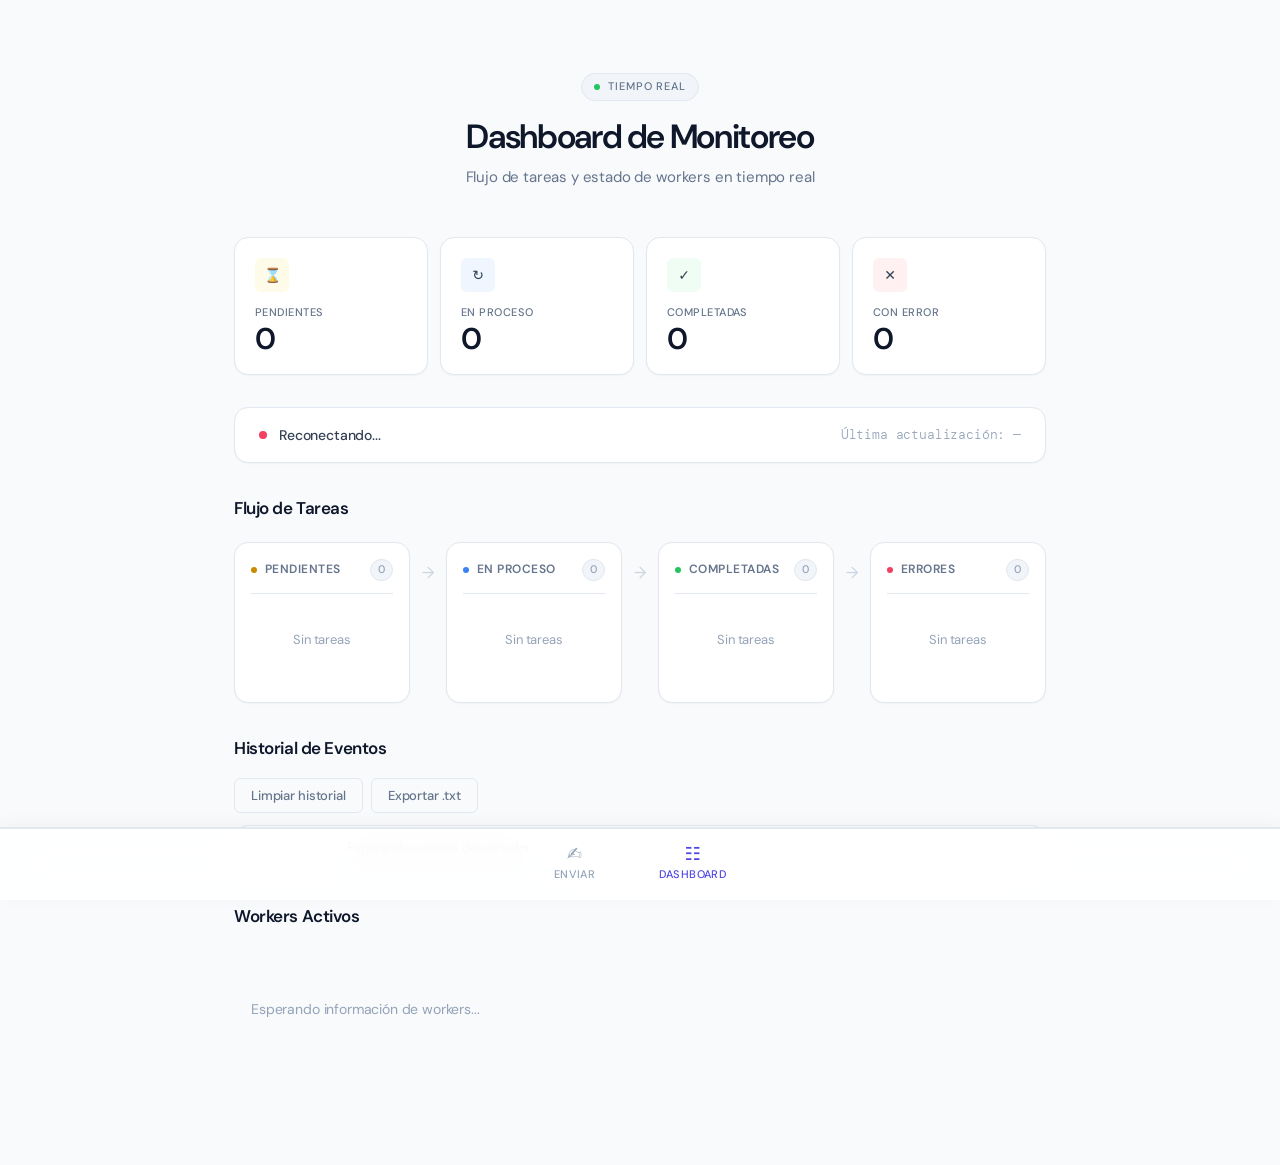
==== frontend/dashboard.html @ dda321a0 "crecion del feond" ====
<!DOCTYPE html>
<html lang="es">
<head>
  <meta charset="UTF-8">
  <meta name="viewport" content="width=device-width, initial-scale=1.0">
  <title>Notificaciones — Dashboard</title>
  <link rel="stylesheet" href="styles.css">
  <link rel="icon" href="data:image/svg+xml,<svg xmlns='http://www.w3.org/2000/svg' viewBox='0 0 32 32'><rect width='32' height='32' rx='8' fill='%234f46e5'/><path d='M8 10h16M8 16h10M8 22h13' stroke='white' stroke-width='2.5' stroke-linecap='round'/></svg>">
</head>
<body>

  <div class="container">

    <!-- ── Header ── -->
    <header>
      <div class="header-eyebrow">
        <span class="header-eyebrow-dot"></span>
        Tiempo Real
      </div>
      <h1>Dashboard de Monitoreo</h1>
      <p class="subtitle">Flujo de tareas y estado de workers en tiempo real</p>
    </header>

    <main>

      <!-- ── Contadores de estado ── -->
      <section aria-label="Resumen de estadísticas">
        <div class="stats-panel">

          <div class="stat-card">
            <div class="stat-icon stat-icon-pending" aria-hidden="true">&#8987;</div>
            <div class="stat-content">
              <h3>Pendientes</h3>
              <p class="stat-value" id="pendingCount">0</p>
            </div>
          </div>

          <div class="stat-card">
            <div class="stat-icon stat-icon-processing" aria-hidden="true">&#8635;</div>
            <div class="stat-content">
              <h3>En Proceso</h3>
              <p class="stat-value" id="processingCount">0</p>
            </div>
          </div>

          <div class="stat-card">
            <div class="stat-icon stat-icon-completed" aria-hidden="true">&#10003;</div>
            <div class="stat-content">
              <h3>Completadas</h3>
              <p class="stat-value" id="completedCount">0</p>
            </div>
          </div>

          <div class="stat-card">
            <div class="stat-icon stat-icon-error" aria-hidden="true">&#10005;</div>
            <div class="stat-content">
              <h3>Con Error</h3>
              <p class="stat-value" id="errorCount">0</p>
            </div>
          </div>

        </div>
      </section>

      <!-- ── Estado de conexión SSE ── -->
      <section aria-label="Estado de conexión">
        <div class="connection-status">
          <div class="status-indicator">
            <span class="status-dot connecting" id="connectionDot" role="img" aria-label="Estado de conexión"></span>
            <span class="status-text" id="connectionText">Conectando al servidor...</span>
          </div>
          <span class="last-update">
            Última actualización: <span id="lastUpdate">—</span>
          </span>
        </div>
      </section>

      <!-- ── Flujo Kanban de tareas ── -->
      <section class="task-flow" aria-label="Flujo de tareas">
        <h2>Flujo de Tareas</h2>

        <div class="flow-container">

          <!-- Pendientes -->
          <div class="flow-column col-pending">
            <div class="flow-column-header">
              <span class="col-dot"></span>
              <h3>Pendientes</h3>
              <span class="col-count" id="pendingColCount">0</span>
            </div>
            <div class="flow-tasks" id="pendingTasks">
              <p class="empty-flow">Sin tareas</p>
            </div>
          </div>

          <div class="flow-arrow" aria-hidden="true">&#8594;</div>

          <!-- En Proceso -->
          <div class="flow-column col-processing">
            <div class="flow-column-header">
              <span class="col-dot"></span>
              <h3>En Proceso</h3>
              <span class="col-count" id="processingColCount">0</span>
            </div>
            <div class="flow-tasks" id="processingTasks">
              <p class="empty-flow">Sin tareas</p>
            </div>
          </div>

          <div class="flow-arrow" aria-hidden="true">&#8594;</div>

          <!-- Completadas -->
          <div class="flow-column col-completed">
            <div class="flow-column-header">
              <span class="col-dot"></span>
              <h3>Completadas</h3>
              <span class="col-count" id="completedColCount">0</span>
            </div>
            <div class="flow-tasks" id="completedTasks">
              <p class="empty-flow">Sin tareas</p>
            </div>
          </div>

          <div class="flow-arrow" aria-hidden="true">&#8594;</div>

          <!-- Errores -->
          <div class="flow-column col-error">
            <div class="flow-column-header">
              <span class="col-dot"></span>
              <h3>Errores</h3>
              <span class="col-count" id="errorColCount">0</span>
            </div>
            <div class="flow-tasks" id="errorTasks">
              <p class="empty-flow">Sin tareas</p>
            </div>
          </div>

        </div>
      </section>

      <!-- ── Historial de eventos ── -->
      <section class="event-log" aria-label="Historial de eventos">
        <h2>Historial de Eventos</h2>
        <div class="log-controls">
          <button class="btn btn-ghost btn-sm" id="clearLogBtn">Limpiar historial</button>
          <button class="btn btn-ghost btn-sm" id="exportLogBtn">Exportar .txt</button>
        </div>
        <div class="log-container" id="eventLog" role="log" aria-live="polite">
          <div class="log-entry">
            <span class="log-time">—</span>
            <span class="log-message">Esperando eventos del servidor...</span>
          </div>
        </div>
      </section>

      <!-- ── Workers activos ── -->
      <section class="workers-panel" aria-label="Workers activos">
        <h2>Workers Activos</h2>
        <div class="workers-grid" id="workersGrid">
          <p class="empty-state">Esperando información de workers...</p>
        </div>
      </section>

    </main>

    <!-- ── Navegación ── -->
    <nav class="bottom-nav" aria-label="Navegación principal">
      <a href="index.html" class="nav-link">
        <span class="nav-icon">&#9997;</span>
        <span>Enviar</span>
      </a>
      <a href="dashboard.html" class="nav-link active" aria-current="page">
        <span class="nav-icon">&#9783;</span>
        <span>Dashboard</span>
      </a>
    </nav>

  </div>

  <script src="dashboard.js"></script>
</body>
</html>
---- frontend/styles.css ----
/**
 * styles.css — Sistema de Notificaciones Masivas Distribuidas
 * Diseño: "Quiet Luxury Software" — ultra-minimalista, premium, sin ruido.
 *
 * Fuente: DM Sans (Google Fonts) — geométrica, limpia, moderna.
 * Arquitectura de variables en :root para coherencia total.
 */

@import url('https://fonts.googleapis.com/css2?family=DM+Sans:ital,opsz,wght@0,9..40,300;0,9..40,400;0,9..40,500;0,9..40,600;1,9..40,300&family=DM+Mono:wght@300;400&display=swap');

/* ================================================================
   VARIABLES CSS — DESIGN TOKENS
   ================================================================ */
:root {
  /* Superficies */
  --bg-app:       #f8fafc;
  --bg-surface:   #ffffff;
  --bg-subtle:    #f1f5f9;
  --bg-hover:     #f8fafc;

  /* Tipografía */
  --text-heading: #0f172a;
  --text-body:    #334155;
  --text-muted:   #64748b;
  --text-ghost:   #94a3b8;

  /* Bordes */
  --border:       #e2e8f0;
  --border-strong:#cbd5e1;

  /* Acento — Indigo refinado */
  --accent:       #4f46e5;
  --accent-hover: #4338ca;
  --accent-ring:  rgba(79, 70, 229, 0.12);
  --accent-light: #eef2ff;

  /* Estados desaturados */
  --s-pending-bg:    #fefce8;  --s-pending-text:    #854d0e;  --s-pending-dot:    #ca8a04;
  --s-processing-bg: #eff6ff;  --s-processing-text: #1d4ed8;  --s-processing-dot: #3b82f6;
  --s-completed-bg:  #f0fdf4;  --s-completed-text:  #15803d;  --s-completed-dot:  #22c55e;
  --s-error-bg:      #fff1f2;  --s-error-text:      #be123c;  --s-error-dot:      #f43f5e;

  /* Prioridades */
  --p-baja-bg:    #f0fdf4;  --p-baja-text:    #15803d;
  --p-media-bg:   #fefce8;  --p-media-text:   #854d0e;
  --p-alta-bg:    #fff7ed;  --p-alta-text:    #c2410c;
  --p-critica-bg: #fff1f2;  --p-critica-text: #be123c;

  /* Sombras */
  --shadow-xs: 0 1px 2px rgba(0,0,0,0.04);
  --shadow-sm: 0 1px 3px rgba(0,0,0,0.05), 0 1px 2px -1px rgba(0,0,0,0.04);
  --shadow-md: 0 4px 12px rgba(0,0,0,0.06), 0 2px 4px -2px rgba(0,0,0,0.04);
  --shadow-nav: 0 -1px 0 var(--border), 0 -4px 16px rgba(0,0,0,0.04);

  /* Radios */
  --r-sm:   6px;
  --r-md:   10px;
  --r-lg:   14px;
  --r-xl:   18px;
  --r-pill: 999px;

  /* Espaciado */
  --sp-1: 0.25rem;   --sp-2: 0.5rem;    --sp-3: 0.75rem;
  --sp-4: 1rem;      --sp-5: 1.25rem;   --sp-6: 1.5rem;
  --sp-8: 2rem;      --sp-10: 2.5rem;   --sp-12: 3rem;

  /* Tipografía */
  --font: 'DM Sans', 'Inter', system-ui, -apple-system, sans-serif;
  --font-mono: 'DM Mono', ui-monospace, monospace;

  /* Transiciones */
  --t-fast:   150ms ease;
  --t-normal: 220ms cubic-bezier(0.16, 1, 0.3, 1);
}

/* ================================================================
   RESET & BASE
   ================================================================ */
*, *::before, *::after { margin: 0; padding: 0; box-sizing: border-box; }

html {
  font-size: 16px;
  scroll-behavior: smooth;
  -webkit-font-smoothing: antialiased;
  -moz-osx-font-smoothing: grayscale;
  text-rendering: optimizeLegibility;
}

body {
  font-family: var(--font);
  background: var(--bg-app);
  color: var(--text-body);
  line-height: 1.6;
  min-height: 100vh;
  letter-spacing: -0.01em;
}

/* ================================================================
   LAYOUT
   ================================================================ */
.container {
  max-width: 860px;
  margin: 0 auto;
  padding: var(--sp-8) var(--sp-6) 96px;
}

/* ================================================================
   HEADER
   ================================================================ */
header {
  text-align: center;
  padding: var(--sp-10) 0 var(--sp-12);
}

/* Wordmark / logo pill encima del h1 */
.header-eyebrow {
  display: inline-flex;
  align-items: center;
  gap: var(--sp-2);
  padding: 4px 12px;
  background: var(--bg-subtle);
  border: 1px solid var(--border);
  border-radius: var(--r-pill);
  font-size: 0.6875rem;
  font-weight: 500;
  letter-spacing: 0.08em;
  text-transform: uppercase;
  color: var(--text-muted);
  margin-bottom: var(--sp-4);
}

.header-eyebrow-dot {
  width: 6px;
  height: 6px;
  border-radius: 50%;
  background: var(--s-completed-dot);
  animation: pulse 2.5s ease-in-out infinite;
}

header h1 {
  font-size: clamp(1.6rem, 4vw, 2.1rem);
  font-weight: 600;
  color: var(--text-heading);
  letter-spacing: -0.04em;
  line-height: 1.2;
  margin-bottom: var(--sp-2);
}

.subtitle {
  color: var(--text-muted);
  font-size: 0.9375rem;
  font-weight: 400;
}

main {
  display: flex;
  flex-direction: column;
  gap: var(--sp-8);
}

section h2 {
  font-size: 0.8125rem;
  font-weight: 600;
  color: var(--text-muted);
  letter-spacing: 0.06em;
  text-transform: uppercase;
  margin-bottom: var(--sp-4);
}

/* ================================================================
   FORMULARIO
   ================================================================ */
.task-form-section {
  background: var(--bg-surface);
  border: 1px solid var(--border);
  border-radius: var(--r-xl);
  padding: var(--sp-8);
  box-shadow: var(--shadow-sm);
}

.section-header {
  margin-bottom: var(--sp-6);
}

.section-header h2 {
  font-size: 1.0625rem;
  font-weight: 600;
  color: var(--text-heading);
  letter-spacing: -0.025em;
  text-transform: none;
  margin-bottom: 2px;
}

.section-header p {
  font-size: 0.8125rem;
  color: var(--text-muted);
}

.task-form {
  display: flex;
  flex-direction: column;
  gap: var(--sp-5);
}

.form-row {
  display: grid;
  grid-template-columns: 1fr 1fr;
  gap: var(--sp-4);
}

.form-group {
  display: flex;
  flex-direction: column;
  gap: var(--sp-2);
}

.form-group label {
  font-size: 0.8125rem;
  font-weight: 500;
  color: var(--text-body);
  letter-spacing: 0.005em;
}

.form-group input,
.form-group textarea,
.form-group select {
  padding: var(--sp-3) var(--sp-4);
  background: var(--bg-surface);
  border: 1px solid var(--border);
  border-radius: var(--r-md);
  font-size: 0.9375rem;
  font-family: var(--font);
  color: var(--text-heading);
  transition: border-color var(--t-fast), box-shadow var(--t-fast);
  appearance: none;
  -webkit-appearance: none;
}

.form-group input::placeholder,
.form-group textarea::placeholder {
  color: var(--text-ghost);
  font-weight: 300;
}

.form-group input:hover,
.form-group textarea:hover,
.form-group select:hover {
  border-color: var(--border-strong);
}

.form-group input:focus,
.form-group textarea:focus,
.form-group select:focus {
  outline: none;
  border-color: var(--accent);
  box-shadow: 0 0 0 3px var(--accent-ring);
}

.form-group textarea {
  resize: vertical;
  min-height: 96px;
  line-height: 1.6;
}

.form-group select {
  background-image: url("data:image/svg+xml,%3Csvg xmlns='http://www.w3.org/2000/svg' width='12' height='12' viewBox='0 0 12 12'%3E%3Cpath fill='%2394a3b8' d='M6 8L1 3h10z'/%3E%3C/svg%3E");
  background-repeat: no-repeat;
  background-position: right var(--sp-4) center;
  padding-right: var(--sp-10);
  cursor: pointer;
}

.form-actions {
  display: flex;
  gap: var(--sp-3);
  align-items: center;
  padding-top: var(--sp-2);
}

/* ================================================================
   BOTONES
   ================================================================ */
.btn {
  display: inline-flex;
  align-items: center;
  justify-content: center;
  gap: var(--sp-2);
  padding: var(--sp-3) var(--sp-6);
  border: none;
  border-radius: var(--r-md);
  font-size: 0.9375rem;
  font-weight: 500;
  font-family: var(--font);
  letter-spacing: -0.01em;
  cursor: pointer;
  transition: all var(--t-fast);
  white-space: nowrap;
  text-decoration: none;
  user-select: none;
}

.btn:disabled {
  opacity: 0.45;
  cursor: not-allowed;
  pointer-events: none;
}

/* Primario — Indigo sólido */
.btn-primary {
  background: var(--accent);
  color: #fff;
  box-shadow: 0 1px 2px rgba(79,70,229,0.25), inset 0 1px 0 rgba(255,255,255,0.1);
}

.btn-primary:hover:not(:disabled) {
  background: var(--accent-hover);
  box-shadow: 0 3px 10px rgba(79,70,229,0.3);
  transform: translateY(-1px);
}

.btn-primary:active:not(:disabled) {
  transform: translateY(0);
  box-shadow: none;
}

/* Fantasma */
.btn-ghost {
  background: transparent;
  color: var(--text-muted);
  border: 1px solid var(--border);
}

.btn-ghost:hover {
  background: var(--bg-subtle);
  color: var(--text-body);
  border-color: var(--border-strong);
}

.btn-sm {
  padding: var(--sp-2) var(--sp-4);
  font-size: 0.8125rem;
  border-radius: var(--r-sm);
}

/* Loader interno del botón */
.btn-loader {
  display: none;
  width: 14px;
  height: 14px;
  border: 2px solid rgba(255,255,255,0.3);
  border-top-color: #fff;
  border-radius: 50%;
  animation: spin 0.65s linear infinite;
}

@keyframes spin { to { transform: rotate(360deg); } }

/* ================================================================
   MENSAJE DE RESPUESTA
   ================================================================ */
.response-message {
  padding: var(--sp-3) var(--sp-4);
  border-radius: var(--r-md);
  margin-top: var(--sp-5);
  font-size: 0.875rem;
  font-weight: 450;
  border: 1px solid transparent;
  display: none;
  animation: slideDown 200ms ease both;
}

.response-message.success {
  display: block;
  background: var(--s-completed-bg);
  color: var(--s-completed-text);
  border-color: rgba(34, 197, 94, 0.2);
}

.response-message.error {
  display: block;
  background: var(--s-error-bg);
  color: var(--s-error-text);
  border-color: rgba(244, 63, 94, 0.2);
}

@keyframes slideDown {
  from { opacity: 0; transform: translateY(-6px); }
  to   { opacity: 1; transform: translateY(0); }
}

/* ================================================================
   TAREAS RECIENTES
   ================================================================ */
.recent-tasks-section h2,
.recent-tasks-section .section-header h2 {
  font-size: 1.0625rem;
  font-weight: 600;
  color: var(--text-heading);
  letter-spacing: -0.025em;
  text-transform: none;
  margin-bottom: 0;
}

.tasks-list {
  display: flex;
  flex-direction: column;
  gap: var(--sp-3);
}

/* Tarjeta de tarea */
.task-card {
  background: var(--bg-surface);
  border: 1px solid var(--border);
  border-left: 3px solid var(--border);
  border-radius: var(--r-lg);
  padding: var(--sp-5) var(--sp-6);
  box-shadow: var(--shadow-xs);
  transition: box-shadow var(--t-normal), transform var(--t-normal), border-left-color var(--t-fast);
  animation: cardIn 250ms ease both;
}

@keyframes cardIn {
  from { opacity: 0; transform: translateY(6px); }
  to   { opacity: 1; transform: translateY(0); }
}

.task-card:hover {
  box-shadow: var(--shadow-md);
  transform: translateY(-1px);
  border-left-color: var(--accent);
}

.task-header {
  display: flex;
  justify-content: space-between;
  align-items: flex-start;
  gap: var(--sp-3);
  margin-bottom: var(--sp-2);
}

.task-title {
  font-size: 0.9375rem;
  font-weight: 600;
  color: var(--text-heading);
  letter-spacing: -0.02em;
  line-height: 1.4;
}

.task-description {
  color: var(--text-muted);
  font-size: 0.875rem;
  line-height: 1.6;
  margin-bottom: var(--sp-4);
}

.task-meta {
  display: flex;
  flex-wrap: wrap;
  align-items: center;
  gap: var(--sp-2);
}

.task-time {
  font-size: 0.75rem;
  color: var(--text-ghost);
  font-variant-numeric: tabular-nums;
  margin-left: auto;
  font-family: var(--font-mono);
  font-weight: 300;
}

/* ================================================================
   BADGES (Status, Priority, Type)
   ================================================================ */
.badge {
  display: inline-flex;
  align-items: center;
  gap: 5px;
  padding: 3px 9px;
  border-radius: var(--r-pill);
  font-size: 0.6875rem;
  font-weight: 500;
  letter-spacing: 0.01em;
  line-height: 1.6;
  white-space: nowrap;
}

.badge-dot {
  width: 5px;
  height: 5px;
  border-radius: 50%;
  flex-shrink: 0;
}

/* Status */
.status-pendiente   { background: var(--s-pending-bg);    color: var(--s-pending-text); }
.status-en-proceso  { background: var(--s-processing-bg); color: var(--s-processing-text); }
.status-completada  { background: var(--s-completed-bg);  color: var(--s-completed-text); }
.status-error       { background: var(--s-error-bg);      color: var(--s-error-text); }

.status-pendiente   .badge-dot { background: var(--s-pending-dot); }
.status-en-proceso  .badge-dot { background: var(--s-processing-dot); }
.status-completada  .badge-dot { background: var(--s-completed-dot); }
.status-error       .badge-dot { background: var(--s-error-dot); }

/* Priority */
.priority-baja    { background: var(--p-baja-bg);    color: var(--p-baja-text); }
.priority-media   { background: var(--p-media-bg);   color: var(--p-media-text); }
.priority-alta    { background: var(--p-alta-bg);    color: var(--p-alta-text); }
.priority-critica { background: var(--p-critica-bg); color: var(--p-critica-text); }

/* Type */
.badge-type {
  background: var(--bg-subtle);
  color: var(--text-muted);
  border: 1px solid var(--border);
}

/* ================================================================
   EMPTY STATE
   ================================================================ */
.empty-state {
  text-align: center;
  color: var(--text-ghost);
  padding: var(--sp-12) var(--sp-4);
  font-size: 0.875rem;
}

/* ================================================================
   DASHBOARD — STATS PANEL
   ================================================================ */
.stats-panel {
  display: grid;
  grid-template-columns: repeat(4, 1fr);
  gap: var(--sp-3);
}

.stat-card {
  background: var(--bg-surface);
  border: 1px solid var(--border);
  border-radius: var(--r-lg);
  padding: var(--sp-5);
  box-shadow: var(--shadow-xs);
  transition: box-shadow var(--t-normal), transform var(--t-normal);
  display: flex;
  flex-direction: column;
  gap: var(--sp-3);
}

.stat-card:hover {
  box-shadow: var(--shadow-md);
  transform: translateY(-1px);
}

.stat-icon {
  width: 34px;
  height: 34px;
  border-radius: var(--r-sm);
  display: flex;
  align-items: center;
  justify-content: center;
  font-size: 0.875rem;
}

.stat-icon-pending    { background: var(--s-pending-bg); }
.stat-icon-processing { background: var(--s-processing-bg); }
.stat-icon-completed  { background: var(--s-completed-bg); }
.stat-icon-error      { background: var(--s-error-bg); }

.stat-content { display: flex; flex-direction: column; gap: 2px; }

.stat-content h3 {
  font-size: 0.6875rem;
  font-weight: 500;
  color: var(--text-muted);
  letter-spacing: 0.04em;
  text-transform: uppercase;
}

.stat-value {
  font-size: 1.875rem;
  font-weight: 600;
  color: var(--text-heading);
  letter-spacing: -0.04em;
  line-height: 1;
  font-variant-numeric: tabular-nums;
}

/* ================================================================
   DASHBOARD — ESTADO DE CONEXIÓN
   ================================================================ */
.connection-status {
  background: var(--bg-surface);
  border: 1px solid var(--border);
  border-radius: var(--r-lg);
  padding: var(--sp-4) var(--sp-6);
  box-shadow: var(--shadow-xs);
  display: flex;
  justify-content: space-between;
  align-items: center;
  flex-wrap: wrap;
  gap: var(--sp-3);
}

.status-indicator {
  display: flex;
  align-items: center;
  gap: var(--sp-3);
}

.status-dot {
  width: 8px;
  height: 8px;
  border-radius: 50%;
  background: var(--text-ghost);
  flex-shrink: 0;
  animation: pulse 2.5s ease-in-out infinite;
}

.status-dot.connecting   { background: var(--s-pending-dot); }
.status-dot.connected    { background: var(--s-completed-dot); animation: none; }
.status-dot.disconnected,
.status-dot.failed       { background: var(--s-error-dot); animation: none; }

@keyframes pulse {
  0%, 100% { opacity: 1; transform: scale(1); }
  50%       { opacity: 0.45; transform: scale(0.8); }
}

.status-text { font-size: 0.875rem; font-weight: 500; color: var(--text-body); }
.last-update { font-size: 0.8125rem; color: var(--text-ghost); font-family: var(--font-mono); font-weight: 300; }

/* ================================================================
   DASHBOARD — FLUJO KANBAN
   ================================================================ */
.task-flow > h2 {
  font-size: 1.0625rem;
  font-weight: 600;
  color: var(--text-heading);
  letter-spacing: -0.025em;
  text-transform: none;
  margin-bottom: var(--sp-5);
}

.flow-container {
  display: grid;
  grid-template-columns: 1fr 20px 1fr 20px 1fr 20px 1fr;
  gap: var(--sp-2);
  align-items: start;
}

.flow-column {
  background: var(--bg-surface);
  border: 1px solid var(--border);
  border-radius: var(--r-lg);
  padding: var(--sp-4);
  box-shadow: var(--shadow-xs);
  min-width: 0;
}

.flow-column-header {
  display: flex;
  align-items: center;
  gap: var(--sp-2);
  margin-bottom: var(--sp-3);
  padding-bottom: var(--sp-3);
  border-bottom: 1px solid var(--border);
}

.flow-column-header .col-dot {
  width: 6px;
  height: 6px;
  border-radius: 50%;
  flex-shrink: 0;
}

.col-pending    .col-dot { background: var(--s-pending-dot); }
.col-processing .col-dot { background: var(--s-processing-dot); }
.col-completed  .col-dot { background: var(--s-completed-dot); }
.col-error      .col-dot { background: var(--s-error-dot); }

.flow-column-header h3 {
  font-size: 0.75rem;
  font-weight: 600;
  color: var(--text-muted);
  letter-spacing: 0.04em;
  text-transform: uppercase;
  flex: 1;
}

.col-count {
  font-size: 0.6875rem;
  font-weight: 500;
  color: var(--text-ghost);
  background: var(--bg-subtle);
  border: 1px solid var(--border);
  border-radius: var(--r-pill);
  padding: 1px 7px;
  font-variant-numeric: tabular-nums;
}

.flow-tasks {
  display: flex;
  flex-direction: column;
  gap: var(--sp-2);
  min-height: 80px;
}

.flow-arrow {
  display: flex;
  align-items: flex-start;
  justify-content: center;
  padding-top: 18px;
  color: var(--border-strong);
  font-size: 1rem;
  user-select: none;
}

/* Mini tarjeta de flujo */
.flow-task-card {
  background: var(--bg-app);
  border: 1px solid var(--border);
  border-radius: var(--r-sm);
  padding: var(--sp-2) var(--sp-3);
  transition: background var(--t-fast);
  animation: cardIn 200ms ease both;
}

.flow-task-card:hover { background: var(--bg-subtle); }

.flow-task-title {
  font-size: 0.8125rem;
  font-weight: 500;
  color: var(--text-body);
  margin-bottom: 2px;
  white-space: nowrap;
  overflow: hidden;
  text-overflow: ellipsis;
}

.flow-task-meta {
  display: flex;
  justify-content: space-between;
  align-items: center;
}

.flow-task-priority {
  font-size: 0.6875rem;
  padding: 1px 6px;
  border-radius: var(--r-pill);
  font-weight: 500;
}

.flow-task-time {
  font-size: 0.6875rem;
  color: var(--text-ghost);
  font-family: var(--font-mono);
  font-weight: 300;
}

.empty-flow {
  text-align: center;
  color: var(--text-ghost);
  font-size: 0.8125rem;
  padding: var(--sp-6) var(--sp-2);
}

/* ================================================================
   DASHBOARD — LOG DE EVENTOS
   ================================================================ */
.event-log > h2 {
  font-size: 1.0625rem;
  font-weight: 600;
  color: var(--text-heading);
  letter-spacing: -0.025em;
  text-transform: none;
  margin-bottom: var(--sp-4);
}

.log-controls {
  display: flex;
  gap: var(--sp-2);
  margin-bottom: var(--sp-3);
}

.log-container {
  background: var(--bg-surface);
  border: 1px solid var(--border);
  border-radius: var(--r-lg);
  box-shadow: var(--shadow-xs);
  max-height: 260px;
  overflow-y: auto;
  padding: var(--sp-1) 0;
}

.log-entry {
  display: flex;
  align-items: baseline;
  gap: var(--sp-4);
  padding: var(--sp-2) var(--sp-5);
  border-bottom: 1px solid var(--bg-app);
  transition: background var(--t-fast);
}

.log-entry:last-child { border-bottom: none; }
.log-entry:hover      { background: var(--bg-hover); }

.log-time {
  color: var(--text-ghost);
  font-family: var(--font-mono);
  font-size: 0.75rem;
  font-weight: 300;
  min-width: 76px;
  flex-shrink: 0;
}

.log-message {
  flex: 1;
  font-size: 0.8125rem;
  color: var(--text-body);
  line-height: 1.5;
}

.log-success .log-message { color: var(--s-completed-text); }
.log-warning .log-message { color: var(--s-pending-text); }
.log-error   .log-message { color: var(--s-error-text); }

.log-container::-webkit-scrollbar { width: 4px; }
.log-container::-webkit-scrollbar-track { background: transparent; }
.log-container::-webkit-scrollbar-thumb { background: var(--border); border-radius: var(--r-pill); }
.log-container::-webkit-scrollbar-thumb:hover { background: var(--border-strong); }

/* ================================================================
   DASHBOARD — WORKERS
   ================================================================ */
.workers-panel > h2 {
  font-size: 1.0625rem;
  font-weight: 600;
  color: var(--text-heading);
  letter-spacing: -0.025em;
  text-transform: none;
  margin-bottom: var(--sp-5);
}

.workers-grid {
  display: grid;
  grid-template-columns: repeat(auto-fill, minmax(220px, 1fr));
  gap: var(--sp-3);
}

.worker-card {
  background: var(--bg-surface);
  border: 1px solid var(--border);
  border-radius: var(--r-lg);
  padding: var(--sp-5);
  box-shadow: var(--shadow-xs);
  transition: box-shadow var(--t-normal), transform var(--t-normal);
}

.worker-card:hover {
  box-shadow: var(--shadow-md);
  transform: translateY(-1px);
}

.worker-header {
  display: flex;
  justify-content: space-between;
  align-items: center;
  margin-bottom: var(--sp-4);
  gap: var(--sp-2);
}

.worker-name { font-size: 0.875rem; font-weight: 600; color: var(--text-heading); letter-spacing: -0.01em; }
.worker-status { padding: 2px 8px; border-radius: var(--r-pill); font-size: 0.6875rem; font-weight: 500; }

.status-active  { background: var(--s-completed-bg);  color: var(--s-completed-text); }
.status-idle    { background: var(--s-pending-bg);    color: var(--s-pending-text); }
.status-busy    { background: var(--s-processing-bg); color: var(--s-processing-text); }
.status-offline { background: var(--s-error-bg);      color: var(--s-error-text); }

.worker-stats { display: flex; flex-direction: column; gap: var(--sp-2); }

.worker-stat {
  display: flex;
  justify-content: space-between;
  align-items: center;
  font-size: 0.8125rem;
}

.stat-label { color: var(--text-muted); }
.stat-val   { font-weight: 500; color: var(--text-body); font-variant-numeric: tabular-nums; }

/* ================================================================
   NAVEGACIÓN INFERIOR
   ================================================================ */
.bottom-nav {
  position: fixed;
  bottom: 0; left: 0; right: 0;
  background: rgba(255, 255, 255, 0.88);
  backdrop-filter: blur(20px) saturate(180%);
  -webkit-backdrop-filter: blur(20px) saturate(180%);
  border-top: 1px solid var(--border);
  padding: var(--sp-3) var(--sp-4);
  display: flex;
  justify-content: center;
  gap: var(--sp-10);
  box-shadow: var(--shadow-nav);
  z-index: 100;
}

.nav-link {
  display: flex;
  flex-direction: column;
  align-items: center;
  gap: 3px;
  text-decoration: none;
  color: var(--text-ghost);
  font-size: 0.6875rem;
  font-weight: 500;
  letter-spacing: 0.04em;
  text-transform: uppercase;
  transition: color var(--t-fast);
  padding: var(--sp-1) var(--sp-3);
  border-radius: var(--r-md);
}

.nav-link:hover  { color: var(--text-muted); }
.nav-link.active { color: var(--accent); }

.nav-icon {
  font-size: 1.125rem;
  line-height: 1;
}

/* ================================================================
   RESPONSIVE
   ================================================================ */
@media (max-width: 860px) {
  .stats-panel { grid-template-columns: repeat(2, 1fr); }
  .flow-container { grid-template-columns: 1fr; }
  .flow-arrow { padding: 0 0 0 var(--sp-4); justify-content: flex-start; font-size: 0.875rem; }
}

@media (max-width: 640px) {
  .container { padding: var(--sp-5) var(--sp-4) 96px; }
  header { padding: var(--sp-8) 0 var(--sp-10); }
  .task-form-section { padding: var(--sp-5); }
  .form-row { grid-template-columns: 1fr; }
  .form-actions { flex-direction: column; }
  .btn { width: 100%; }
  .task-header { flex-direction: column; align-items: flex-start; }
  .task-time { margin-left: 0; }
  .workers-grid { grid-template-columns: 1fr; }
  .connection-status { flex-direction: column; align-items: flex-start; }
  .log-controls { flex-wrap: wrap; }
  .bottom-nav { gap: var(--sp-6); }
}

@media (max-width: 420px) {
  .stats-panel { grid-template-columns: repeat(2, 1fr); gap: var(--sp-2); }
  .stat-card { padding: var(--sp-4); }
  .stat-value { font-size: 1.5rem; }
}
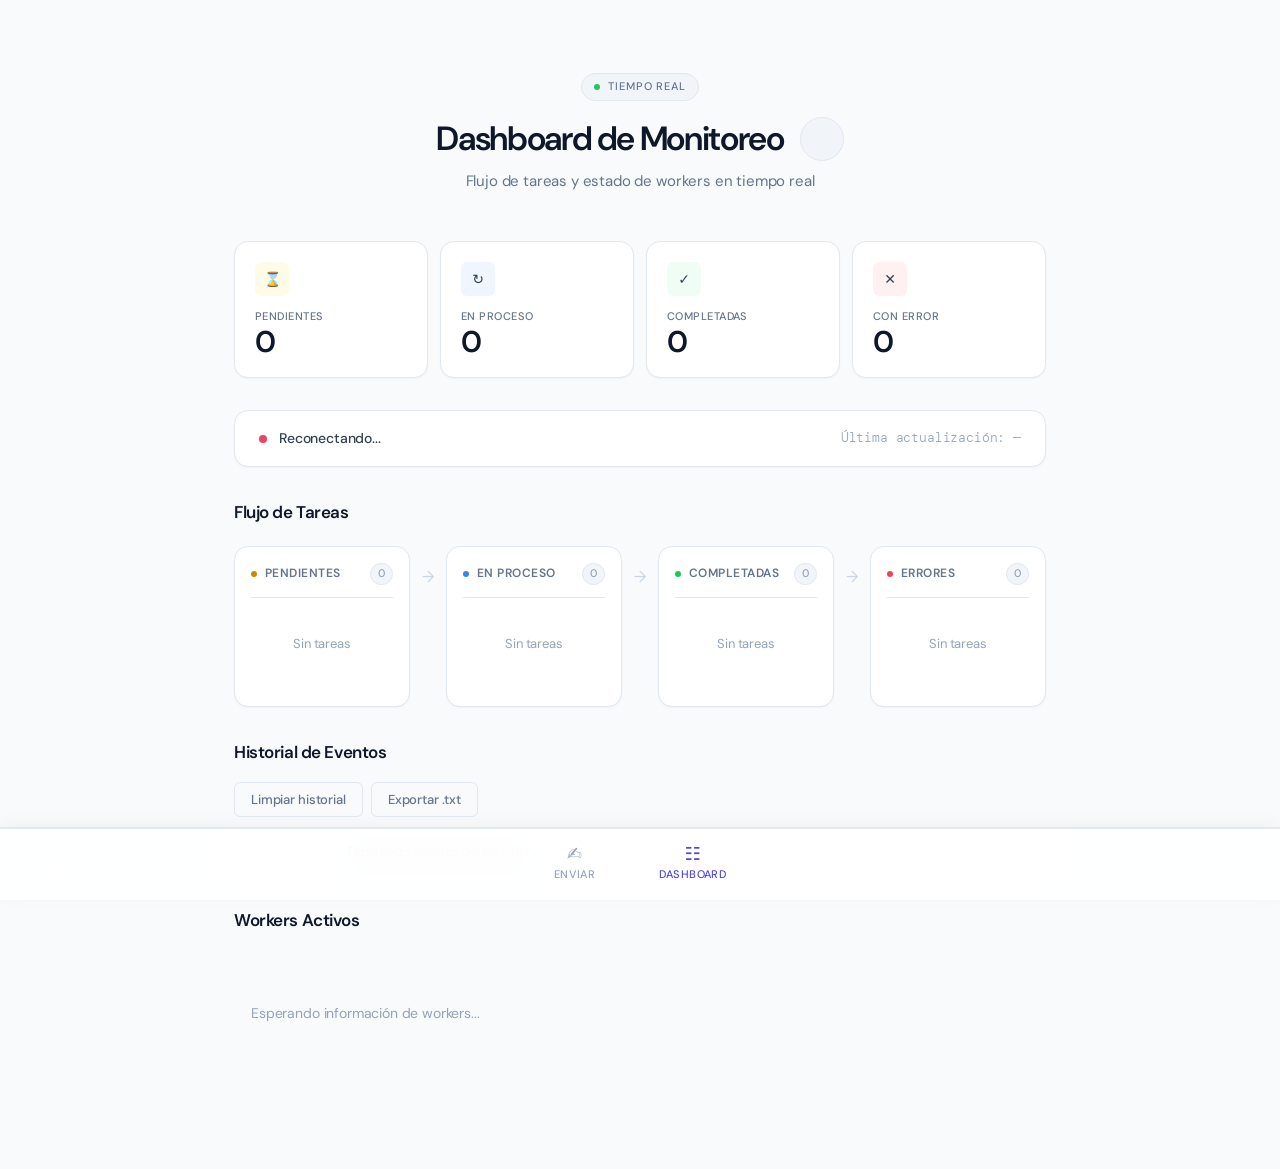
==== commit 05520119: "feat: implementar interfaz base con formulario de notificaciones en tema claro" ====
--- a/frontend/dashboard.html
+++ b/frontend/dashboard.html
@@ -17,7 +17,13 @@
         <span class="header-eyebrow-dot"></span>
         Tiempo Real
       </div>
-      <h1>Dashboard de Monitoreo</h1>
+      <div class="header-content">
+        <h1>Dashboard de Monitoreo</h1>
+        <button class="theme-toggle" id="themeToggle" aria-label="Cambiar tema">
+          <span class="theme-icon-sun">☀️</span>
+          <span class="theme-icon-moon">🌙</span>
+        </button>
+      </div>
       <p class="subtitle">Flujo de tareas y estado de workers en tiempo real</p>
     </header>
 
@@ -177,6 +183,7 @@
 
   </div>
 
+  <script src="theme.js"></script>
   <script src="dashboard.js"></script>
 </body>
 </html>
--- a/frontend/styles.css
+++ b/frontend/styles.css
@@ -74,6 +74,51 @@
 }
 
 /* ================================================================
+   MODO OSCURO — DARK THEME
+   ================================================================ */
+.dark {
+  /* Superficies */
+  --bg-app:       #0f172a;
+  --bg-surface:   #1e293b;
+  --bg-subtle:    #334155;
+  --bg-hover:     #1e293b;
+
+  /* Tipografía */
+  --text-heading: #f1f5f9;
+  --text-body:    #e2e8f0;
+  --text-muted:   #94a3b8;
+  --text-ghost:   #64748b;
+
+  /* Bordes */
+  --border:       #334155;
+  --border-strong:#475569;
+
+  /* Acento — Indigo refinado (más brillante en dark) */
+  --accent:       #6366f1;
+  --accent-hover: #818cf8;
+  --accent-ring:  rgba(99, 102, 241, 0.2);
+  --accent-light: #1e1b4b;
+
+  /* Estados desaturados (adaptados para dark) */
+  --s-pending-bg:    #422006;  --s-pending-text:    #fef9c3;  --s-pending-dot:    #facc15;
+  --s-processing-bg: #1e3a5f;  --s-processing-text: #bfdbfe;  --s-processing-dot: #60a5fa;
+  --s-completed-bg:  #14532d;  --s-completed-text:  #bbf7d0;  --s-completed-dot:  #4ade80;
+  --s-error-bg:      #881337;  --s-error-text:      #fecdd3;  --s-error-dot:      #fb7185;
+
+  /* Prioridades (adaptadas para dark) */
+  --p-baja-bg:    #14532d;  --p-baja-text:    #bbf7d0;
+  --p-media-bg:   #422006;  --p-media-text:   #fef9c3;
+  --p-alta-bg:    #7c2d12;  --p-alta-text:    #fed7aa;
+  --p-critica-bg: #881337;  --p-critica-text: #fecdd3;
+
+  /* Sombras (más oscuras para dark) */
+  --shadow-xs: 0 1px 2px rgba(0,0,0,0.3);
+  --shadow-sm: 0 1px 3px rgba(0,0,0,0.4), 0 1px 2px -1px rgba(0,0,0,0.3);
+  --shadow-md: 0 4px 12px rgba(0,0,0,0.5), 0 2px 4px -2px rgba(0,0,0,0.4);
+  --shadow-nav: 0 -1px 0 var(--border), 0 -4px 16px rgba(0,0,0,0.3);
+}
+
+/* ================================================================
    RESET & BASE
    ================================================================ */
 *, *::before, *::after { margin: 0; padding: 0; box-sizing: border-box; }
@@ -137,13 +182,53 @@
   animation: pulse 2.5s ease-in-out infinite;
 }
 
+.header-content {
+  display: flex;
+  align-items: center;
+  justify-content: center;
+  gap: var(--sp-4);
+  margin-bottom: var(--sp-2);
+}
+
 header h1 {
   font-size: clamp(1.6rem, 4vw, 2.1rem);
   font-weight: 600;
   color: var(--text-heading);
   letter-spacing: -0.04em;
   line-height: 1.2;
-  margin-bottom: var(--sp-2);
+  margin: 0;
+}
+
+/* Botón toggle de tema */
+.theme-toggle {
+  background: var(--bg-subtle);
+  border: 1px solid var(--border);
+  border-radius: var(--r-pill);
+  padding: var(--sp-2);
+  cursor: pointer;
+  transition: all var(--t-fast);
+  display: flex;
+  align-items: center;
+  justify-content: center;
+  width: 44px;
+  height: 44px;
+  font-size: 1.25rem;
+  color: var(--text-body);
+}
+
+.theme-toggle:hover {
+  background: var(--bg-hover);
+  border-color: var(--border-strong);
+  transform: scale(1.05);
+}
+
+.theme-toggle:active {
+  transform: scale(0.95);
+}
+
+.theme-icon-sun,
+.theme-icon-moon {
+  display: none;
 }
 
 .subtitle {
